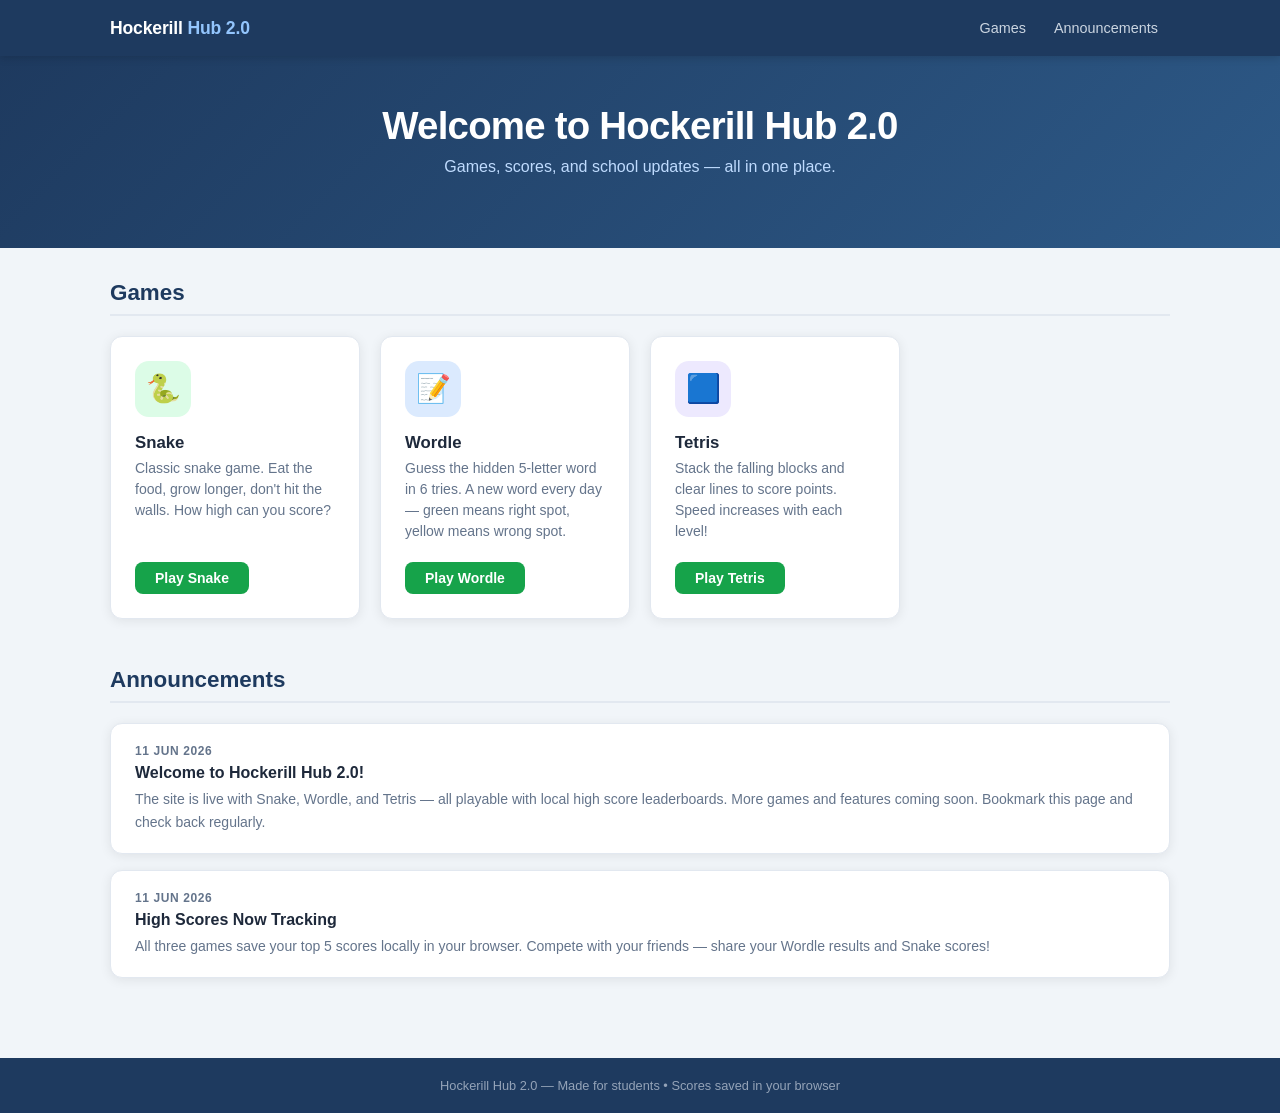
==== index.html @ c95784d5 "Initial commit: Hockerill Hub 2.0 Snake, Wordle, and Tetris with localStorage leaderboards. Mobile-f" ====
<!DOCTYPE html>
<html lang="en">
<head>
  <meta charset="UTF-8">
  <meta name="viewport" content="width=device-width, initial-scale=1.0">
  <title>Hockerill Hub 2.0</title>
  <link rel="stylesheet" href="style.css">
  <style>
    .top-scores {
      display: flex;
      gap: 1rem;
      flex-wrap: wrap;
      margin-top: 1.5rem;
      justify-content: center;
    }
    .mini-score {
      background: rgba(255,255,255,0.12);
      border-radius: 8px;
      padding: 0.5rem 1rem;
      font-size: 0.8rem;
      color: #bfdbfe;
      display: flex;
      align-items: center;
      gap: 0.4rem;
    }
    .mini-score strong { color: #fff; }
  </style>
</head>
<body>

<nav class="navbar">
  <div class="nav-container">
    <a href="index.html" class="nav-brand">Hockerill <span>Hub 2.0</span></a>
    <button class="nav-toggle" id="navToggle" aria-label="Toggle menu">
      <span></span><span></span><span></span>
    </button>
    <ul class="nav-links" id="navLinks">
      <li><a href="#games">Games</a></li>
      <li><a href="#announcements">Announcements</a></li>
    </ul>
  </div>
</nav>

<header class="hero">
  <h1>Welcome to Hockerill Hub 2.0</h1>
  <p>Games, scores, and school updates &mdash; all in one place.</p>
  <div class="top-scores" id="topScores"></div>
</header>

<main class="container">

  <section id="games" class="section">
    <h2 class="section-title">Games</h2>
    <div class="games-grid">

      <div class="game-card">
        <div class="game-icon snake-icon">🐍</div>
        <h3>Snake</h3>
        <p>Classic snake game. Eat the food, grow longer, don't hit the walls. How high can you score?</p>
        <a href="games/snake.html" class="btn-play">Play Snake</a>
      </div>

      <div class="game-card">
        <div class="game-icon wordle-icon">📝</div>
        <h3>Wordle</h3>
        <p>Guess the hidden 5-letter word in 6 tries. A new word every day — green means right spot, yellow means wrong spot.</p>
        <a href="games/wordle.html" class="btn-play">Play Wordle</a>
      </div>

      <div class="game-card">
        <div class="game-icon tetris-icon">🟦</div>
        <h3>Tetris</h3>
        <p>Stack the falling blocks and clear lines to score points. Speed increases with each level!</p>
        <a href="games/tetris.html" class="btn-play">Play Tetris</a>
      </div>

    </div>
  </section>

  <section id="announcements" class="section">
    <h2 class="section-title">Announcements</h2>
    <div class="announcements-list" id="announcementsList">
      <article class="announcement-card">
        <span class="ann-date">11 Jun 2026</span>
        <h3>Welcome to Hockerill Hub 2.0!</h3>
        <p>The site is live with Snake, Wordle, and Tetris — all playable with local high score leaderboards. More games and features coming soon. Bookmark this page and check back regularly.</p>
      </article>
      <article class="announcement-card">
        <span class="ann-date">11 Jun 2026</span>
        <h3>High Scores Now Tracking</h3>
        <p>All three games save your top 5 scores locally in your browser. Compete with your friends — share your Wordle results and Snake scores!</p>
      </article>
    </div>
  </section>

</main>

<footer class="site-footer">
  <p>Hockerill Hub 2.0 &mdash; Made for students &bull; Scores saved in your browser</p>
</footer>

<script>
  // Mobile nav toggle
  const toggle = document.getElementById('navToggle');
  const links  = document.getElementById('navLinks');
  toggle.addEventListener('click', () => links.classList.toggle('open'));
  document.querySelectorAll('.nav-links a').forEach(a => {
    a.addEventListener('click', () => links.classList.remove('open'));
  });

  // Show top scores from each game in the hero
  function getTopScore(key) {
    try {
      const data = JSON.parse(localStorage.getItem(key) || '[]');
      return data.length ? data[0].score : null;
    } catch { return null; }
  }

  const snakeTop  = getTopScore('hh2-snake-lb');
  const tetrisTop = getTopScore('hh2-tetris-lb');

  const container = document.getElementById('topScores');
  const items = [
    snakeTop  != null ? `🐍 Snake best: <strong>${snakeTop}</strong>` : null,
    tetrisTop != null ? `🟦 Tetris best: <strong>${tetrisTop}</strong>` : null,
  ].filter(Boolean);

  if (items.length) {
    container.innerHTML = items.map(i => `<div class="mini-score">${i}</div>`).join('');
  }
</script>

</body>
</html>
---- style.css ----
:root {
  --navy: #1e3a5f;
  --navy-dark: #152b47;
  --blue: #2563eb;
  --green: #16a34a;
  --green-hover: #15803d;
  --bg: #f1f5f9;
  --surface: #ffffff;
  --border: #e2e8f0;
  --text: #1e293b;
  --text-muted: #64748b;
  --shadow: 0 2px 12px rgba(0,0,0,0.08);
  --radius: 12px;
  --radius-sm: 8px;
}

*, *::before, *::after { box-sizing: border-box; margin: 0; padding: 0; }

body {
  font-family: -apple-system, BlinkMacSystemFont, 'Segoe UI', Roboto, sans-serif;
  background: var(--bg);
  color: var(--text);
  min-height: 100vh;
  display: flex;
  flex-direction: column;
}

/* ── Navbar ── */
.navbar {
  background: var(--navy);
  position: sticky;
  top: 0;
  z-index: 100;
  box-shadow: 0 2px 8px rgba(0,0,0,0.15);
}

.nav-container {
  max-width: 1100px;
  margin: 0 auto;
  padding: 0 1.25rem;
  height: 56px;
  display: flex;
  align-items: center;
  justify-content: space-between;
}

.nav-brand {
  color: #fff;
  font-size: 1.1rem;
  font-weight: 700;
  text-decoration: none;
  letter-spacing: -0.01em;
  white-space: nowrap;
}

.nav-brand span {
  color: #93c5fd;
}

.nav-links {
  list-style: none;
  display: flex;
  gap: 0.25rem;
}

.nav-links a {
  color: #cbd5e1;
  text-decoration: none;
  padding: 0.4rem 0.75rem;
  border-radius: var(--radius-sm);
  font-size: 0.9rem;
  font-weight: 500;
  transition: background 0.15s, color 0.15s;
}

.nav-links a:hover {
  background: rgba(255,255,255,0.1);
  color: #fff;
}

.nav-back {
  color: #93c5fd;
  text-decoration: none;
  font-size: 0.875rem;
  font-weight: 500;
  display: flex;
  align-items: center;
  gap: 0.35rem;
  padding: 0.4rem 0.75rem;
  border-radius: var(--radius-sm);
  transition: background 0.15s;
}

.nav-back:hover { background: rgba(255,255,255,0.1); }

.nav-toggle {
  display: none;
  background: none;
  border: none;
  cursor: pointer;
  padding: 0.4rem;
  flex-direction: column;
  gap: 5px;
}

.nav-toggle span {
  display: block;
  width: 22px;
  height: 2px;
  background: #fff;
  border-radius: 2px;
  transition: transform 0.2s, opacity 0.2s;
}

/* ── Hero ── */
.hero {
  background: linear-gradient(135deg, var(--navy) 0%, #2d5987 100%);
  color: #fff;
  padding: 3rem 1.25rem;
  text-align: center;
}

.hero h1 {
  font-size: clamp(1.6rem, 4vw, 2.4rem);
  font-weight: 800;
  letter-spacing: -0.02em;
  margin-bottom: 0.6rem;
}

.hero p {
  color: #bfdbfe;
  font-size: 1rem;
  max-width: 480px;
  margin: 0 auto;
}

/* ── Main container ── */
.container {
  max-width: 1100px;
  margin: 0 auto;
  padding: 2rem 1.25rem;
  flex: 1;
}

.section { margin-bottom: 3rem; }

.section-title {
  font-size: 1.4rem;
  font-weight: 700;
  color: var(--navy);
  margin-bottom: 1.25rem;
  padding-bottom: 0.5rem;
  border-bottom: 2px solid var(--border);
}

/* ── Game cards ── */
.games-grid {
  display: grid;
  grid-template-columns: repeat(auto-fill, minmax(240px, 1fr));
  gap: 1.25rem;
}

.game-card {
  background: var(--surface);
  border: 1px solid var(--border);
  border-radius: var(--radius);
  padding: 1.5rem;
  display: flex;
  flex-direction: column;
  align-items: flex-start;
  box-shadow: var(--shadow);
  transition: transform 0.15s, box-shadow 0.15s;
}

.game-card:hover {
  transform: translateY(-2px);
  box-shadow: 0 6px 24px rgba(0,0,0,0.1);
}

.game-icon {
  width: 56px;
  height: 56px;
  border-radius: 14px;
  display: flex;
  align-items: center;
  justify-content: center;
  font-size: 1.75rem;
  margin-bottom: 1rem;
}

.snake-icon { background: #dcfce7; }
.wordle-icon { background: #dbeafe; }
.tetris-icon { background: #ede9fe; }

.game-card h3 {
  font-size: 1.05rem;
  font-weight: 700;
  margin-bottom: 0.35rem;
  color: var(--text);
}

.game-card p {
  font-size: 0.875rem;
  color: var(--text-muted);
  margin-bottom: 1.25rem;
  flex: 1;
  line-height: 1.5;
}

.btn-play {
  display: inline-block;
  background: var(--green);
  color: #fff;
  text-decoration: none;
  padding: 0.5rem 1.25rem;
  border-radius: var(--radius-sm);
  font-size: 0.875rem;
  font-weight: 600;
  transition: background 0.15s;
}

.btn-play:hover { background: var(--green-hover); }

/* ── Announcements ── */
.announcements-list { display: flex; flex-direction: column; gap: 1rem; }

.announcement-card {
  background: var(--surface);
  border: 1px solid var(--border);
  border-radius: var(--radius);
  padding: 1.25rem 1.5rem;
  box-shadow: var(--shadow);
}

.ann-date {
  font-size: 0.75rem;
  font-weight: 600;
  color: var(--text-muted);
  text-transform: uppercase;
  letter-spacing: 0.05em;
  display: block;
  margin-bottom: 0.35rem;
}

.announcement-card h3 {
  font-size: 1rem;
  font-weight: 700;
  margin-bottom: 0.4rem;
  color: var(--text);
}

.announcement-card p {
  font-size: 0.875rem;
  color: var(--text-muted);
  line-height: 1.6;
}

/* ── Footer ── */
.site-footer {
  background: var(--navy);
  color: #94a3b8;
  text-align: center;
  padding: 1.25rem;
  font-size: 0.8rem;
}

/* ── Leaderboard (shared across game pages) ── */
.leaderboard {
  background: var(--surface);
  border: 1px solid var(--border);
  border-radius: var(--radius);
  padding: 1.25rem 1.5rem;
  box-shadow: var(--shadow);
  max-width: 480px;
  margin: 1.5rem auto 0;
}

.leaderboard h3 {
  font-size: 1rem;
  font-weight: 700;
  color: var(--navy);
  margin-bottom: 1rem;
  display: flex;
  align-items: center;
  gap: 0.5rem;
}

.leaderboard ol {
  padding-left: 1.4rem;
}

.leaderboard li {
  padding: 0.4rem 0;
  border-bottom: 1px solid var(--border);
  font-size: 0.875rem;
  display: flex;
  justify-content: space-between;
  align-items: center;
  gap: 0.5rem;
}

.leaderboard li:last-child { border-bottom: none; }

.lb-name { font-weight: 600; color: var(--text); }
.lb-score { color: var(--green); font-weight: 700; }
.lb-date { color: var(--text-muted); font-size: 0.75rem; }
.lb-empty { color: var(--text-muted); font-size: 0.875rem; font-style: italic; }

/* ── Responsive ── */
@media (max-width: 640px) {
  .nav-toggle { display: flex; }

  .nav-links {
    display: none;
    position: absolute;
    top: 56px;
    left: 0; right: 0;
    background: var(--navy-dark);
    flex-direction: column;
    padding: 0.5rem 1rem 1rem;
    gap: 0;
    border-top: 1px solid rgba(255,255,255,0.1);
  }

  .nav-links.open { display: flex; }

  .nav-links a {
    padding: 0.7rem 0.75rem;
    border-radius: 0;
    border-bottom: 1px solid rgba(255,255,255,0.05);
  }

  .hero { padding: 2rem 1.25rem; }
  .games-grid { grid-template-columns: 1fr 1fr; }
}

@media (max-width: 420px) {
  .games-grid { grid-template-columns: 1fr; }
}
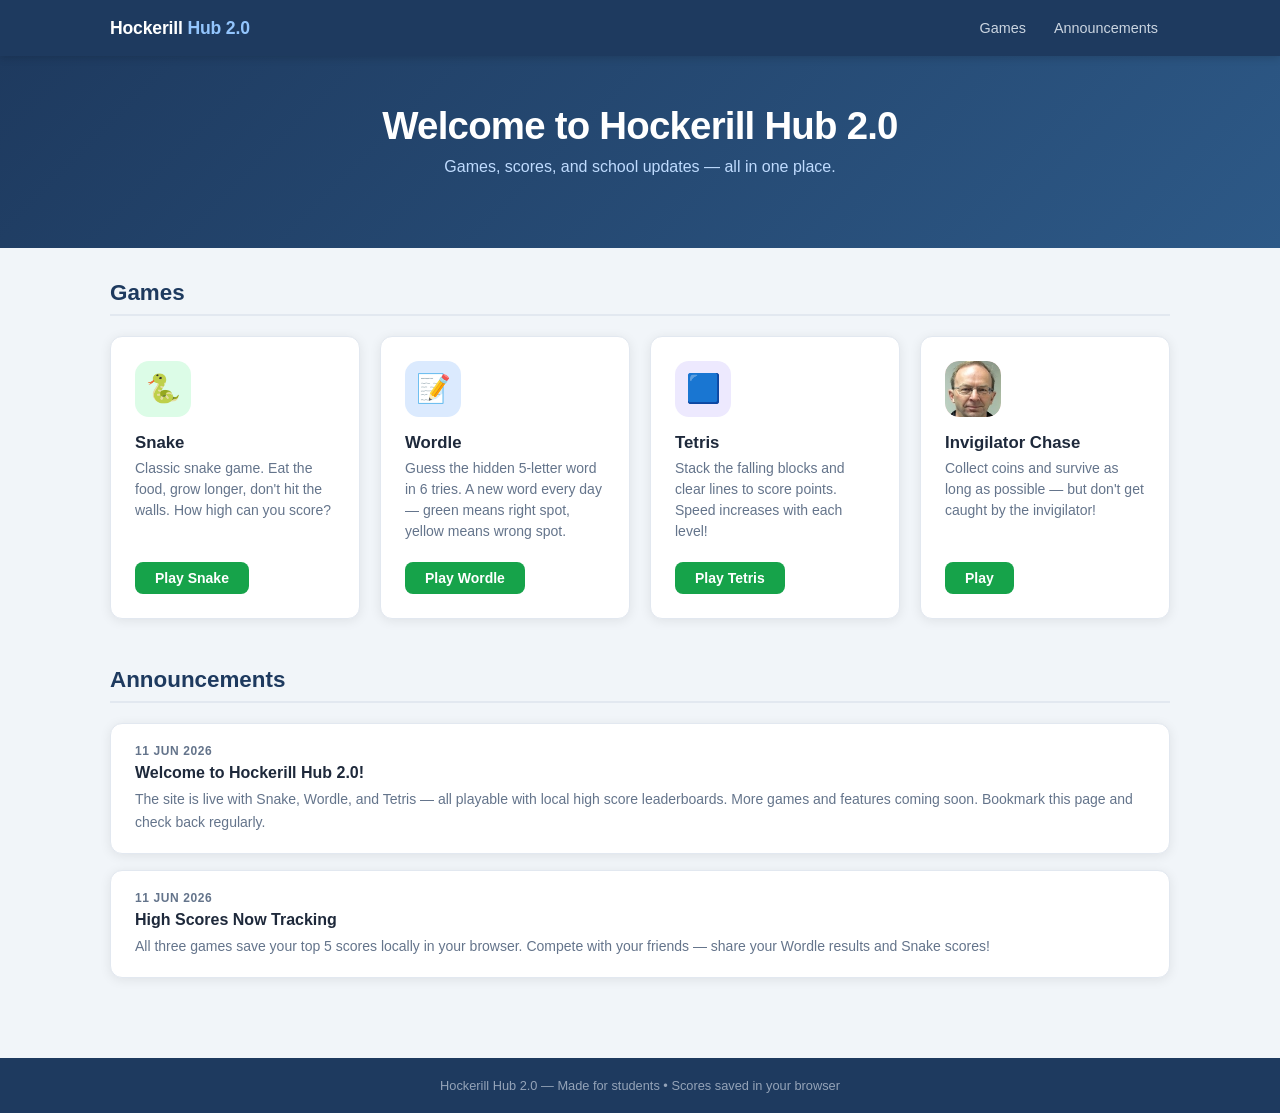
==== commit 317a45e7: "Add Invigilator Chase game Player collects coins while evading the invigilator. More invigilators sp" ====
--- a/index.html
+++ b/index.html
@@ -74,6 +74,15 @@
         <a href="games/tetris.html" class="btn-play">Play Tetris</a>
       </div>
 
+      <div class="game-card">
+        <div class="game-icon" style="background:#fee2e2; overflow:hidden; border-radius:14px;">
+          <img src="games/invigilator.jpeg" alt="Invigilator" style="width:100%;height:100%;object-fit:cover;border-radius:14px;">
+        </div>
+        <h3>Invigilator Chase</h3>
+        <p>Collect coins and survive as long as possible — but don't get caught by the invigilator!</p>
+        <a href="games/invigilator.html" class="btn-play">Play</a>
+      </div>
+
     </div>
   </section>
 
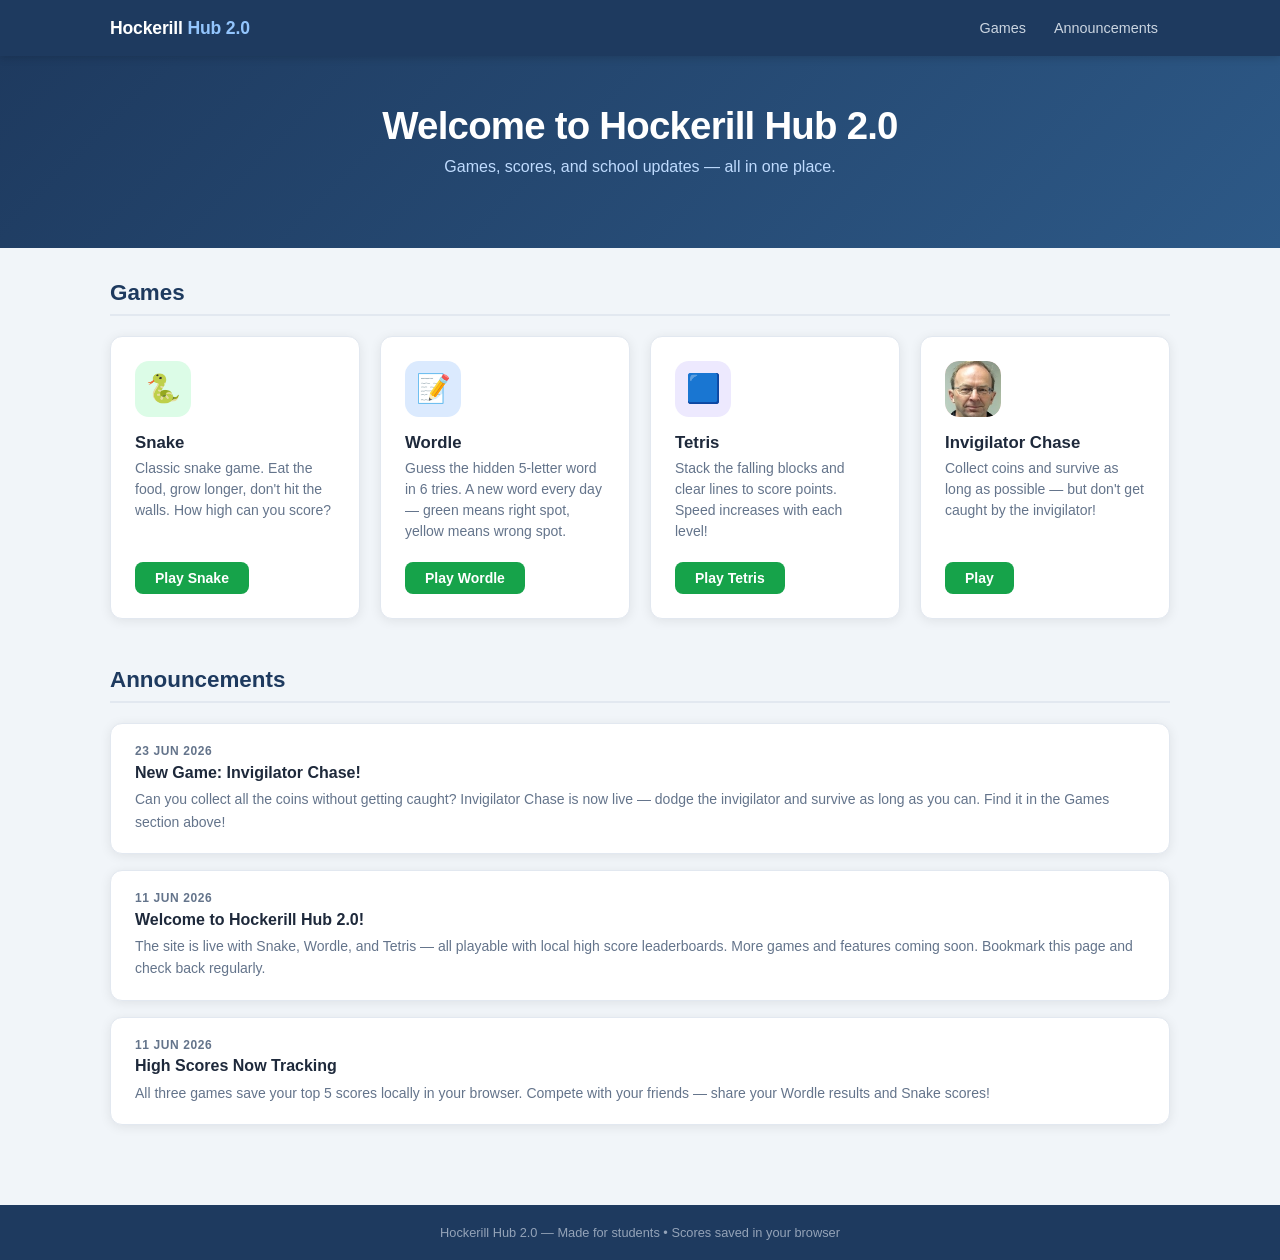
==== commit fe01e69b: "Add Invigilator Chase announcement" ====
--- a/index.html
+++ b/index.html
@@ -90,6 +90,12 @@
     <h2 class="section-title">Announcements</h2>
     <div class="announcements-list" id="announcementsList">
       <article class="announcement-card">
+        <span class="ann-date">23 Jun 2026</span>
+        <h3>New Game: Invigilator Chase!</h3>
+        <p>Can you collect all the coins without getting caught? Invigilator Chase is now live — dodge the invigilator and survive as long as you can. Find it in the Games section above!</p>
+      </article>
+
+      <article class="announcement-card">
         <span class="ann-date">11 Jun 2026</span>
         <h3>Welcome to Hockerill Hub 2.0!</h3>
         <p>The site is live with Snake, Wordle, and Tetris — all playable with local high score leaderboards. More games and features coming soon. Bookmark this page and check back regularly.</p>
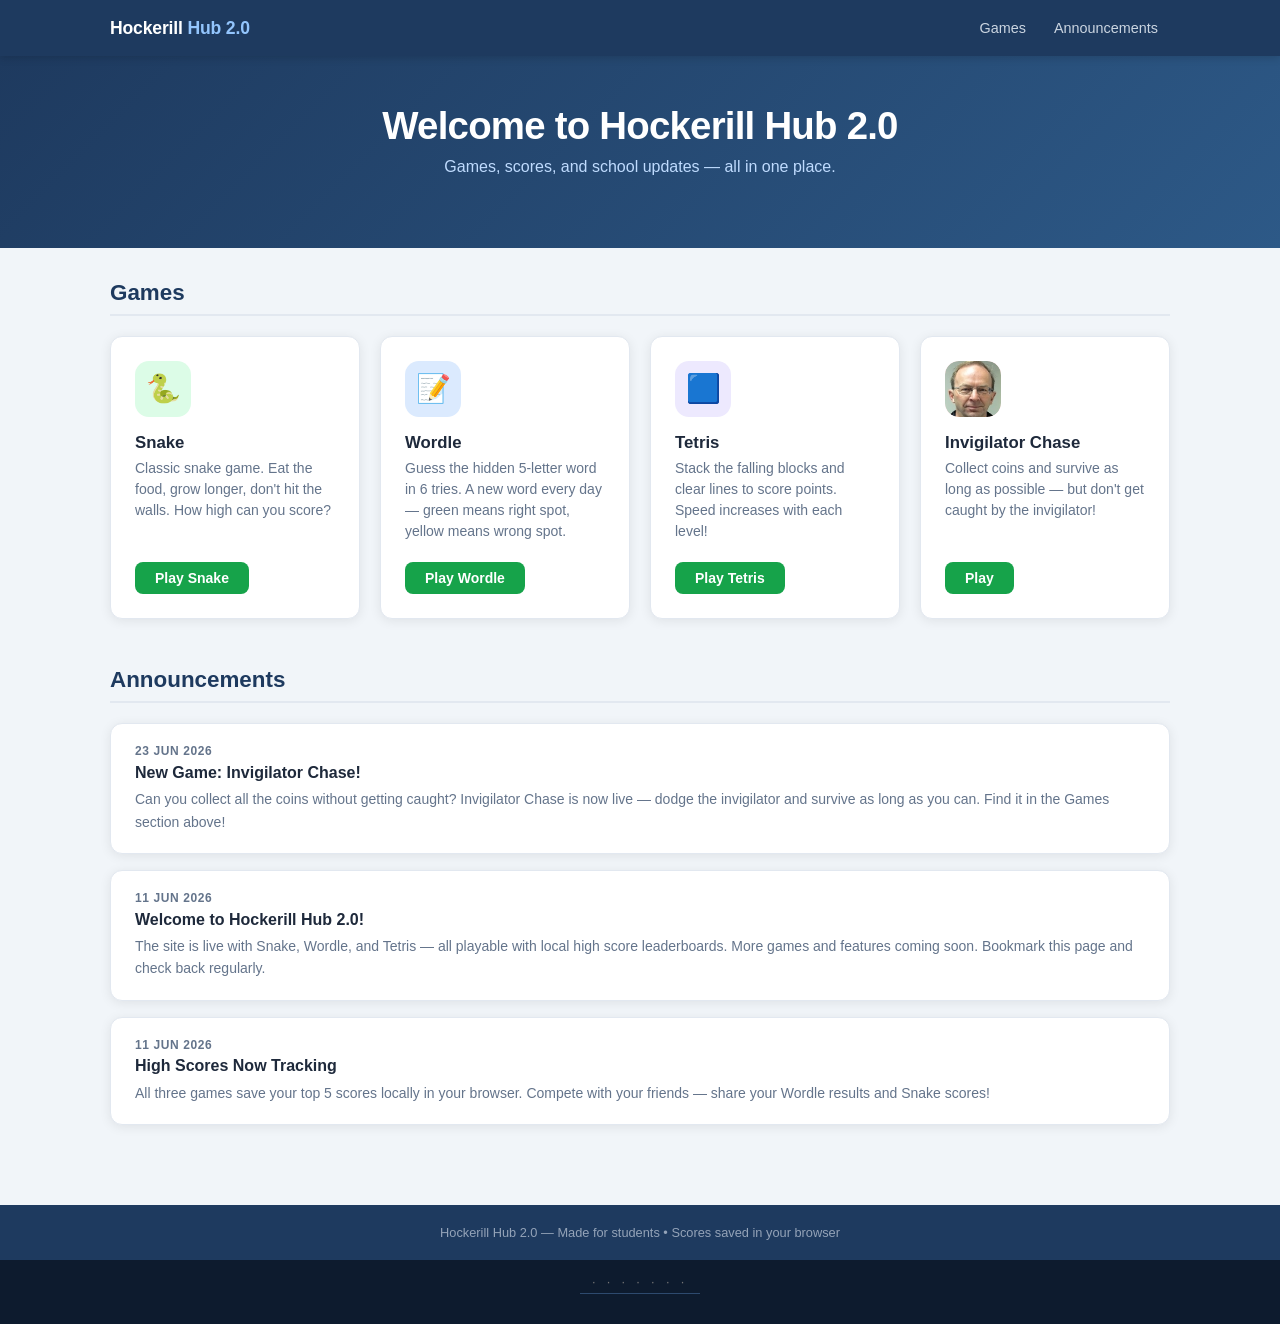
==== commit 336971f4: "Add password-protected dev menu with Wordle custom word manager Co-Authored-By: Claude Sonnet 4.6 <n" ====
--- a/index.html
+++ b/index.html
@@ -114,6 +114,156 @@
   <p>Hockerill Hub 2.0 &mdash; Made for students &bull; Scores saved in your browser</p>
 </footer>
 
+<!-- Dev access bar -->
+<div id="devBar" style="background:#0d1b2e;padding:10px;text-align:center">
+  <input type="password" id="devCodeInput" maxlength="10"
+    placeholder="· · · · · · ·"
+    style="background:transparent;border:none;border-bottom:1px solid #2d4a6e;color:#334155;
+           text-align:center;letter-spacing:0.3em;font-size:0.8rem;width:120px;outline:none;
+           padding:4px 0;caret-color:#2d4a6e"
+    autocomplete="off" spellcheck="false">
+  <div id="devMsg" style="font-size:0.7rem;color:#dc2626;margin-top:4px;min-height:16px"></div>
+</div>
+
+<!-- Dev Panel (hidden) -->
+<div id="devPanel" style="display:none;background:#0d1b2e;border-top:2px solid #1e3a5f;padding:2rem 1.25rem 2.5rem">
+  <div style="max-width:640px;margin:0 auto">
+
+    <div style="display:flex;justify-content:space-between;align-items:center;margin-bottom:1.5rem">
+      <h2 style="color:#93c5fd;font-size:1.1rem;font-weight:800;letter-spacing:0.05em">⚙ Dev Menu</h2>
+      <button onclick="closeDevPanel()"
+        style="background:#1e3a5f;border:none;color:#94a3b8;padding:0.4rem 0.9rem;border-radius:6px;cursor:pointer;font-size:0.8rem">
+        Close
+      </button>
+    </div>
+
+    <!-- Wordle word manager -->
+    <div style="background:#111e30;border-radius:10px;padding:1.25rem;margin-bottom:1.25rem">
+      <h3 style="color:#bfdbfe;font-size:0.9rem;font-weight:700;margin-bottom:0.75rem">📝 Wordle — Custom Words</h3>
+      <p style="color:#64748b;font-size:0.78rem;margin-bottom:1rem">Add 5-letter words to the Wordle word pool. They'll appear as possible daily answers.</p>
+
+      <div style="display:flex;gap:0.5rem;margin-bottom:1rem">
+        <input id="wordInput" maxlength="5" placeholder="5-letter word"
+          style="flex:1;padding:0.55rem 0.75rem;border-radius:6px;border:1px solid #1e3a5f;
+                 background:#0d1b2e;color:#e2e8f0;font-size:0.9rem;text-transform:uppercase;
+                 letter-spacing:0.1em;outline:none"
+          autocomplete="off" spellcheck="false">
+        <button onclick="addCustomWord()"
+          style="background:#16a34a;color:#fff;border:none;padding:0.55rem 1.1rem;
+                 border-radius:6px;font-weight:700;cursor:pointer;font-size:0.85rem">
+          Add
+        </button>
+      </div>
+      <div id="wordMsg" style="font-size:0.75rem;min-height:16px;margin-bottom:0.75rem;color:#f59e0b"></div>
+
+      <div id="customWordList" style="display:flex;flex-wrap:wrap;gap:0.4rem;margin-bottom:1rem"></div>
+
+      <button onclick="clearCustomWords()"
+        style="background:transparent;border:1px solid #374151;color:#64748b;padding:0.35rem 0.8rem;
+               border-radius:6px;font-size:0.75rem;cursor:pointer">
+        Clear all custom words
+      </button>
+    </div>
+
+  </div>
+</div>
+
+<script>
+  // ── Dev access ────────────────────────────────────────────
+  const DEV_CODE = '4373723';
+
+  document.getElementById('devCodeInput').addEventListener('keydown', function(e) {
+    if (e.key !== 'Enter') return;
+    const val = this.value.trim();
+    if (val === DEV_CODE) {
+      document.getElementById('devMsg').textContent = '';
+      this.value = '';
+      openDevPanel();
+    } else {
+      this.value = '';
+      const msg = document.getElementById('devMsg');
+      msg.textContent = 'Incorrect — try again';
+      this.style.borderBottomColor = '#dc2626';
+      setTimeout(() => { msg.textContent = ''; this.style.borderBottomColor = '#2d4a6e'; }, 2000);
+    }
+  });
+
+  function openDevPanel() {
+    document.getElementById('devPanel').style.display = 'block';
+    document.getElementById('devPanel').scrollIntoView({ behavior: 'smooth' });
+    renderCustomWords();
+  }
+
+  function closeDevPanel() {
+    document.getElementById('devPanel').style.display = 'none';
+  }
+
+  // ── Custom Wordle words ───────────────────────────────────
+  const CUSTOM_KEY = 'hh2-wordle-custom';
+
+  function loadCustomWords() {
+    try { return JSON.parse(localStorage.getItem(CUSTOM_KEY) || '[]'); } catch { return []; }
+  }
+
+  function saveCustomWords(arr) {
+    localStorage.setItem(CUSTOM_KEY, JSON.stringify(arr));
+  }
+
+  function addCustomWord() {
+    const input = document.getElementById('wordInput');
+    const word  = input.value.trim().toLowerCase();
+    const msg   = document.getElementById('wordMsg');
+
+    if (word.length !== 5) { msg.style.color='#dc2626'; msg.textContent = 'Word must be exactly 5 letters.'; return; }
+    if (!/^[a-z]+$/.test(word)) { msg.style.color='#dc2626'; msg.textContent = 'Letters only, no spaces or numbers.'; return; }
+
+    const list = loadCustomWords();
+    if (list.includes(word)) { msg.style.color='#f59e0b'; msg.textContent = `"${word.toUpperCase()}" is already in the list.`; return; }
+
+    list.push(word);
+    saveCustomWords(list);
+    input.value = '';
+    msg.style.color = '#22c55e';
+    msg.textContent = `"${word.toUpperCase()}" added!`;
+    setTimeout(() => { msg.textContent = ''; }, 2000);
+    renderCustomWords();
+  }
+
+  function removeCustomWord(word) {
+    const list = loadCustomWords().filter(w => w !== word);
+    saveCustomWords(list);
+    renderCustomWords();
+  }
+
+  function clearCustomWords() {
+    if (!confirm('Remove all custom words from Wordle?')) return;
+    saveCustomWords([]);
+    renderCustomWords();
+  }
+
+  function renderCustomWords() {
+    const list = loadCustomWords();
+    const el   = document.getElementById('customWordList');
+    if (!list.length) {
+      el.innerHTML = '<span style="color:#334155;font-size:0.8rem;font-style:italic">No custom words yet.</span>';
+      return;
+    }
+    el.innerHTML = list.map(w => `
+      <span style="background:#1e3a5f;color:#bfdbfe;padding:0.3rem 0.65rem;border-radius:999px;
+                   font-size:0.8rem;font-weight:700;letter-spacing:0.08em;display:flex;align-items:center;gap:0.35rem">
+        ${w.toUpperCase()}
+        <button onclick="removeCustomWord('${w}')"
+          style="background:none;border:none;color:#64748b;cursor:pointer;font-size:0.9rem;
+                 line-height:1;padding:0;margin-left:2px" title="Remove">×</button>
+      </span>`).join('');
+  }
+
+  // Allow Enter to add word
+  document.getElementById('wordInput').addEventListener('keydown', e => {
+    if (e.key === 'Enter') addCustomWord();
+  });
+</script>
+
 <script>
   // Mobile nav toggle
   const toggle = document.getElementById('navToggle');
